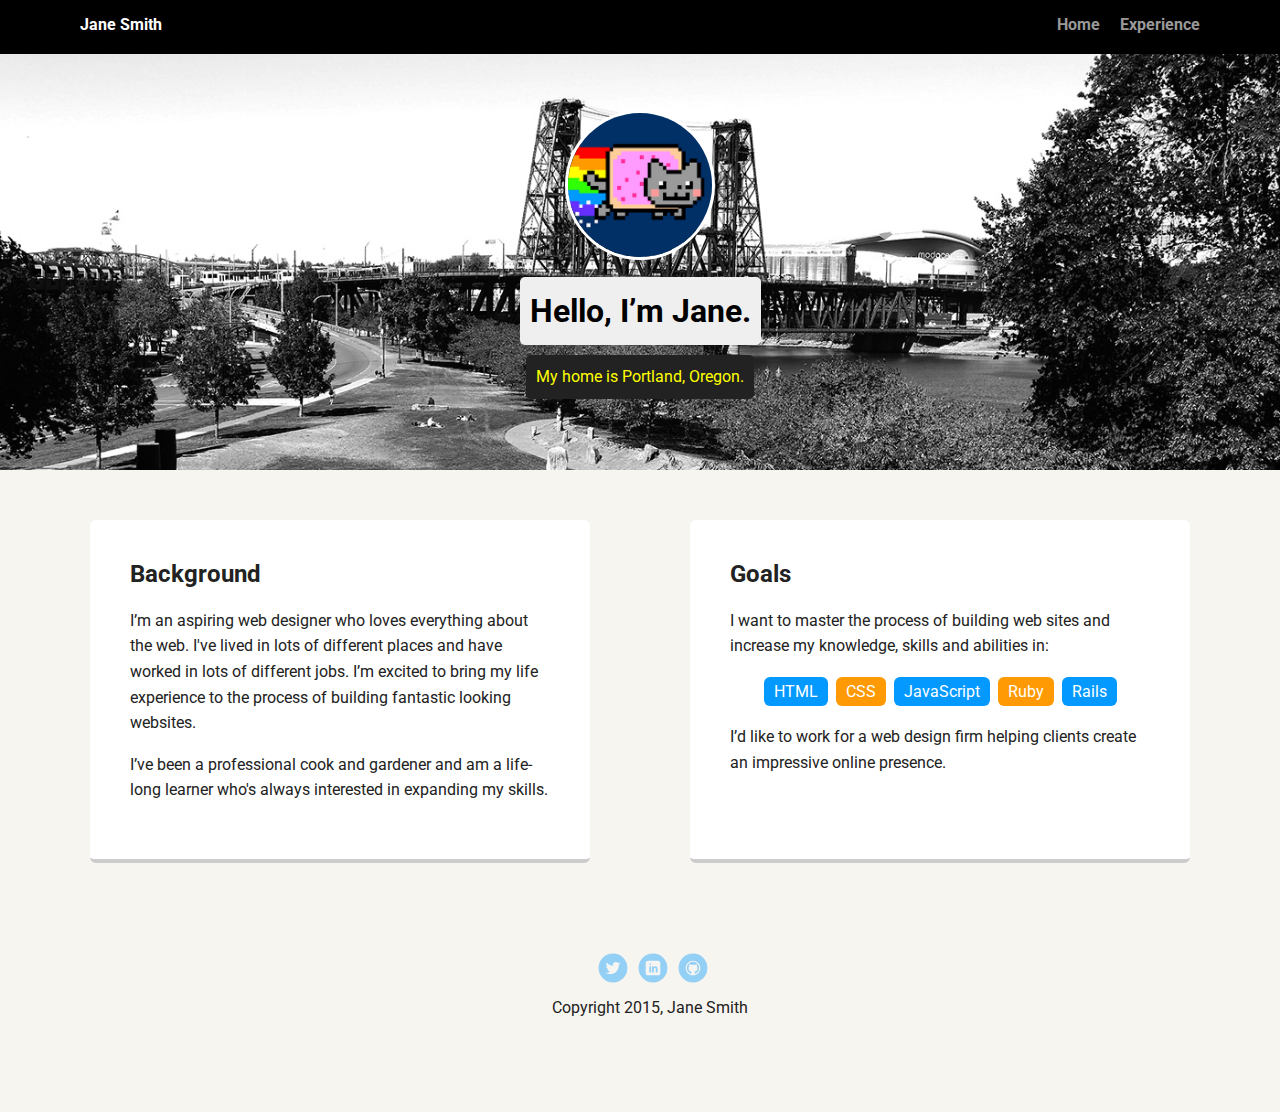
==== index.html @ 1de02024 "Initial commit" ====
<!doctype html>
<html lang="en">
<head>
  <meta charset="utf-8">
  <title>Jane Smith's Profile</title>
  <meta name="viewport" content="width=device-width, initial-scale=1.0">
  <link rel="stylesheet" href="styles.css">
  <link href="https://fonts.googleapis.com/css?family=Muli%7CRoboto:400,300,500,700,900" rel="stylesheet"></head>
  <body>

    <div class="main-nav">
        <ul class="nav">
          <li class="name">Jane Smith</li>
          <li><a href="#">Home</a></li>
          <li><a href="#">Experience</a></li>
        </ul>
    </div>

    <header>
      <img src="images/me.png" alt="Drawing of Jane Smith" class="profile-image">
      <h1 class="tag name">Hello, I’m Jane.</h1>
      <p class="tag location">My home is Portland, Oregon.</p>
    </header>

    <main class="flex">
      <div class="card">
        <h2>Background</h2>
        <p>I’m an aspiring web designer who loves everything about the web. I've lived in lots of different places and have worked in lots of different jobs. I’m excited to bring my life experience to the process of building fantastic looking websites.</p>
        <p>I’ve been a professional cook and gardener and am a life-long learner who's always interested in expanding my skills.</p>
      </div> 

      <div class="card">
        <h2>Goals</h2>
        <p>I want to master the process of building web sites and increase my knowledge, skills and abilities in:</p>
        <ul class="skills">
          <li>HTML</li>
          <li>CSS</li>
          <li>JavaScript</li>
          <li>Ruby</li>
          <li>Rails</li>
        </ul>
        <p>I’d like to work for a web design firm helping clients create an impressive online presence.</p>
      </div> 

    </main>
    <footer>
      <ul>
        <li><a href="#" class="social twitter">Twitter</a></li>
        <li><a href="#" class="social linkedin">LinkedIn</a></li>
        <li><a href="#" class="social github">Github</a></li>
      </ul>
      <p class="copyright">Copyright 2015, Jane Smith</p>
    </footer>
  </body>
  </html>
---- styles.css ----
/* Global Layout Set-up */
* { 
  box-sizing: border-box;
}
  
body {
  margin: 0;
  padding: 0;
  text-align: center;
  font-family: 'Roboto', sans-serif;
  color: #222;
  background: #f7f5f0;
}
/* Link Styles */

a {
  text-decoration: none;
  color: #999;
}
a:hover {
  color: #6633ff;
}

/* Section Styles */

.main-nav {
  width: 100%;
  background: black;
  min-height: 30px;
  padding: 10px;
  position: fixed;
  text-align: center;
}
.nav {
  display: flex;
  justify-content: space-around;
  font-weight: 700;
  list-style-type: none;
  margin: 0 auto;
  padding: 0;
}

.nav .name {
    display: block;
    margin-right: auto;
    color: white;
}
.nav li {
  padding: 5px 10px 10px 10px;
}
.nav a {
  transition: all .5s;
}
.nav a:hover {
  color: white
}

header {
  text-align: center;
  background: url('images/portland.jpg') no-repeat top center ;
  background-size: cover;
  overflow: hidden;
  padding-top: 60px;
}
header {
  line-height: 1.5;
}
header .profile-image {
  margin-top: 50px;
  width: 150px;
  height: 150px;
  border-radius: 50%;
  border: 3px solid white;
  transition: all .5s;
}
header .profile-image:hover {
  transform: scale(1.2) rotate(5deg);
}
.tag {
  background-color: #efefef;
  color: black;
  padding: 10px;
  border-radius: 5px;
  display: table;
  margin: 10px auto;
} 
.location {
  background-color: #222;
  color: yellow;
}
.card {
  margin: 30px;
  padding: 20px 40px 40px;
  max-width: 500px;
  text-align: left;
  background: #fff;
  border-bottom: 4px solid #ccc;
  border-radius: 6px;
  transition: all .5s;
}
.card:hover {
  border-color: #ff99ff;
}

ul.skills {
  padding: 0;
  text-align: center;
}

.skills li {
  border-radius: 6px;
  display: inline-block;
  background: #ff9904;
  color: white;
  padding: 5px 10px;
  margin: 2px;
}

.skills li:nth-child(odd) {
  background: #0399ff;
}

footer {
  width: 100%;
  min-height: 30px;
  padding: 20px 0 40px 20px;
}

footer .copyright {
  top: -8px;
  font-size: .75em;
}

footer ul {
  list-style-type: none;
  margin: 0;
  padding: 0;
}

footer ul li {
  display: inline-block;
}

a.social {
  display: inline-block;
  text-indent: -9999px;
  margin-left: 5px;
  width: 30px;
  height: 30px;
  background-size: 30px 30px;
  opacity: .4;
  transition: all .5s;
}
a.twitter {
  background-image: url(images/twitter.svg);
}
a.linkedin {
  background-image: url(images/linkedin.svg);
}
a.github {
  background-image: url(images/github.svg);
}
a.social:hover {
  opacity: 1;
}
.clearfix {
  clear: both;
}

/* Styles for larger screens */
@media screen and (min-width: 720px) {
  
  .flex {
      display: -ms-flexbox;      /* TWEENER - IE 10 */
      display: flex; 
      max-width: 1200px;
      -ms-flex-pack: distribute;
      justify-content: space-around;
      margin: 0 auto;
  }

  header {
    min-height: 470px;
  }

  .nav {
    max-width: 1200px;
    padding: 0 30px;
  }


  main {
    padding-top: 20px;
  }

  main p {
    line-height: 1.6em;
  }

  footer {
    font-size: 1.3em;
    max-width: 1200px;
    margin: 40px auto;
  }

}
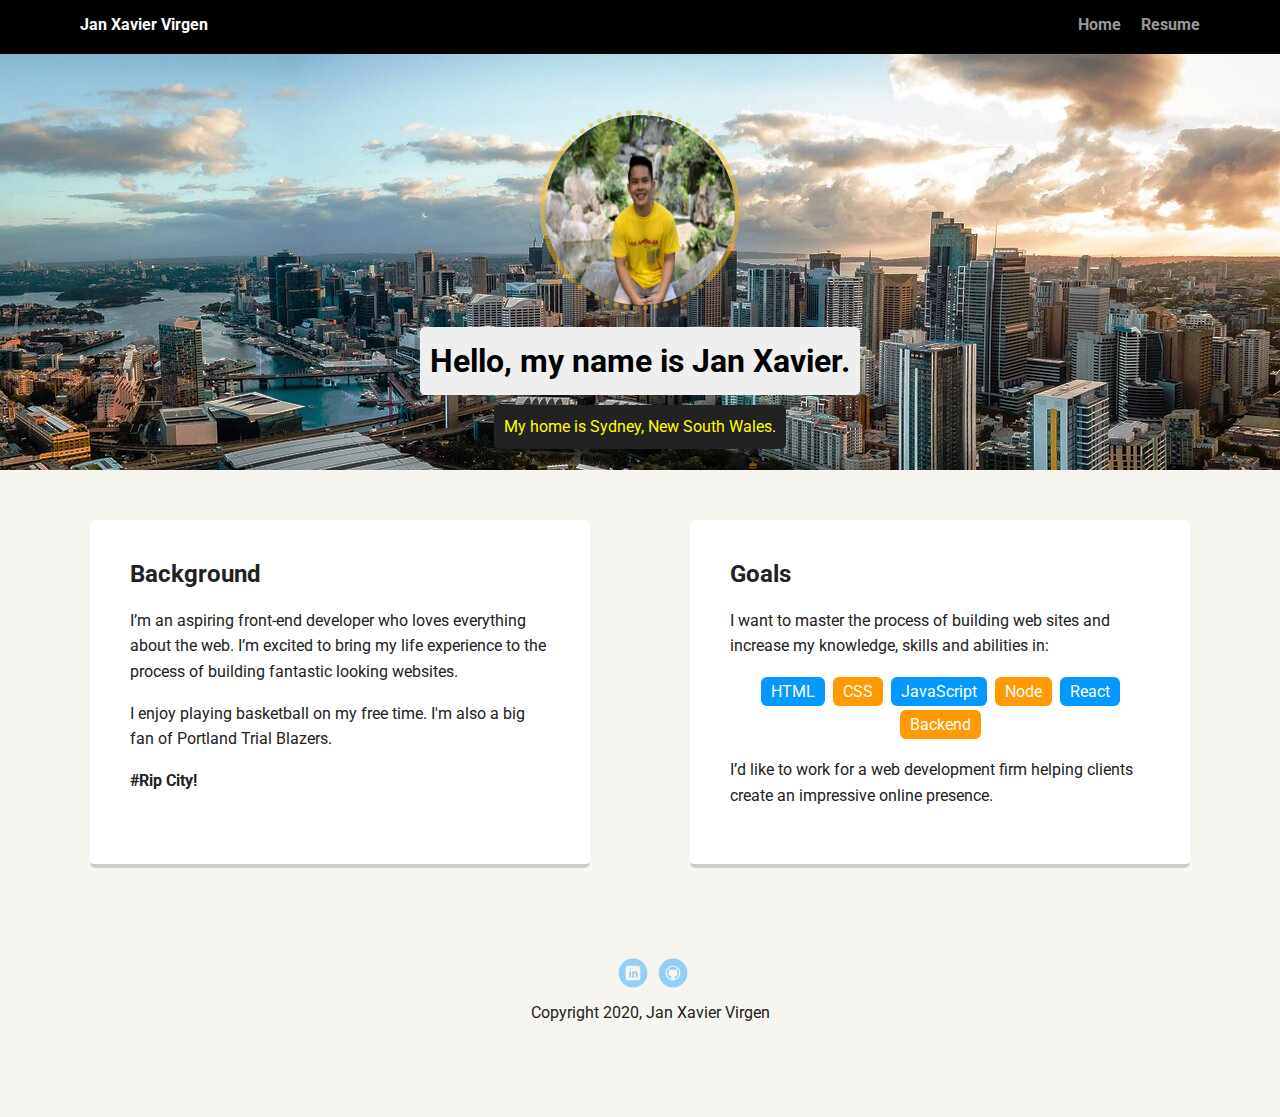
==== commit 500a56d8: "Finished instructions 1-6" ====
--- a/index.html
+++ b/index.html
@@ -2,7 +2,7 @@
 <html lang="en">
 <head>
   <meta charset="utf-8">
-  <title>Jane Smith's Profile</title>
+  <title>Jan Xavier's Profile Page</title>
   <meta name="viewport" content="width=device-width, initial-scale=1.0">
   <link rel="stylesheet" href="styles.css">
   <link href="https://fonts.googleapis.com/css?family=Muli%7CRoboto:400,300,500,700,900" rel="stylesheet"></head>
@@ -10,46 +10,50 @@
 
     <div class="main-nav">
         <ul class="nav">
-          <li class="name">Jane Smith</li>
-          <li><a href="#">Home</a></li>
-          <li><a href="#">Experience</a></li>
+          <li class="name">Jan Xavier Virgen</li>
+          <li><a href="index.html">Home</a></li>
+          <li><a href="resume.html">Resume</a></li>
         </ul>
     </div>
 
     <header>
-      <img src="images/me.png" alt="Drawing of Jane Smith" class="profile-image">
-      <h1 class="tag name">Hello, I’m Jane.</h1>
-      <p class="tag location">My home is Portland, Oregon.</p>
+      <img src="images/janxavier.jpg" alt="A photo of Jan Xavier" class="profile-image">
+      <h1 class="tag name">Hello, my name is Jan Xavier.</h1>
+      <p class="tag location">My home is Sydney, New South Wales.</p>
     </header>
 
     <main class="flex">
       <div class="card">
         <h2>Background</h2>
-        <p>I’m an aspiring web designer who loves everything about the web. I've lived in lots of different places and have worked in lots of different jobs. I’m excited to bring my life experience to the process of building fantastic looking websites.</p>
-        <p>I’ve been a professional cook and gardener and am a life-long learner who's always interested in expanding my skills.</p>
+        <p>I’m an aspiring front-end developer who loves 
+          everything about the web. I’m excited to bring my life experience to 
+          the process of building fantastic looking websites.</p>
+        <p>I enjoy playing basketball on my free time. I'm also a big fan of Portland Trial Blazers. </p>
+        <p ><strong>#Rip City!</strong></p>
       </div> 
 
       <div class="card">
         <h2>Goals</h2>
-        <p>I want to master the process of building web sites and increase my knowledge, skills and abilities in:</p>
+        <p>I want to master the process of building web sites 
+          and increase my knowledge, skills and abilities in:</p>
         <ul class="skills">
           <li>HTML</li>
           <li>CSS</li>
           <li>JavaScript</li>
-          <li>Ruby</li>
-          <li>Rails</li>
+          <li>Node</li>
+          <li>React</li>
+          <li>Backend</li>
         </ul>
-        <p>I’d like to work for a web design firm helping clients create an impressive online presence.</p>
+        <p>I’d like to work for a web development firm helping clients create an impressive online presence.</p>
       </div> 
 
     </main>
     <footer>
       <ul>
-        <li><a href="#" class="social twitter">Twitter</a></li>
-        <li><a href="#" class="social linkedin">LinkedIn</a></li>
-        <li><a href="#" class="social github">Github</a></li>
+        <li><a href="https://www.linkedin.com/in/jan-xavier-gomez-virgen-16a3a2139/" class="social linkedin" target="_blank">LinkedIn</a></li>
+        <li><a href="https://github.com/janxavierv17" class="social github" target="_blank">Github</a></li>
       </ul>
-      <p class="copyright">Copyright 2015, Jane Smith</p>
+      <p class="copyright">Copyright 2020, Jan Xavier Virgen</p>
     </footer>
   </body>
   </html>
--- a/styles.css
+++ b/styles.css
@@ -1,13 +1,13 @@
 /* Global Layout Set-up */
-* { 
+* {
   box-sizing: border-box;
 }
-  
+
 body {
   margin: 0;
   padding: 0;
   text-align: center;
-  font-family: 'Roboto', sans-serif;
+  font-family: "Roboto", sans-serif;
   color: #222;
   background: #f7f5f0;
 }
@@ -41,23 +41,23 @@
 }
 
 .nav .name {
-    display: block;
-    margin-right: auto;
-    color: white;
+  display: block;
+  margin-right: auto;
+  color: white;
 }
 .nav li {
   padding: 5px 10px 10px 10px;
 }
 .nav a {
-  transition: all .5s;
+  transition: all 0.5s;
 }
 .nav a:hover {
-  color: white
+  color: white;
 }
 
 header {
   text-align: center;
-  background: url('images/portland.jpg') no-repeat top center ;
+  background: url("images/Sydney.jpg") no-repeat top center;
   background-size: cover;
   overflow: hidden;
   padding-top: 60px;
@@ -66,13 +66,18 @@
   line-height: 1.5;
 }
 header .profile-image {
+  background-position: center;
+  background-size: cover;
+  background-repeat: no-repeat;
   margin-top: 50px;
-  width: 150px;
-  height: 150px;
+  height: 200px;
+  width: 200px;
   border-radius: 50%;
-  border: 3px solid white;
-  transition: all .5s;
-}
+  border: 5px rgba(240, 182, 24, 0.5);
+  border-style: dotted solid dotted;
+  transition: all 0.5s;
+}
+
 header .profile-image:hover {
   transform: scale(1.2) rotate(5deg);
 }
@@ -83,7 +88,7 @@
   border-radius: 5px;
   display: table;
   margin: 10px auto;
-} 
+}
 .location {
   background-color: #222;
   color: yellow;
@@ -96,7 +101,7 @@
   background: #fff;
   border-bottom: 4px solid #ccc;
   border-radius: 6px;
-  transition: all .5s;
+  transition: all 0.5s;
 }
 .card:hover {
   border-color: #ff99ff;
@@ -128,7 +133,7 @@
 
 footer .copyright {
   top: -8px;
-  font-size: .75em;
+  font-size: 0.75em;
 }
 
 footer ul {
@@ -148,8 +153,8 @@
   width: 30px;
   height: 30px;
   background-size: 30px 30px;
-  opacity: .4;
-  transition: all .5s;
+  opacity: 0.4;
+  transition: all 0.5s;
 }
 a.twitter {
   background-image: url(images/twitter.svg);
@@ -167,16 +172,33 @@
   clear: both;
 }
 
+.container {
+  height: 100vh;
+  background: url("images/page2/backgroundimage.jpg");
+  background-color: #242424;
+}
+
+.background {
+  background-color: rgba(117, 117, 117, 0.582);
+
+  height: 100%;
+  width: 100%;
+}
+
+.image {
+  height: 250px;
+  width: 250px;
+}
+
 /* Styles for larger screens */
 @media screen and (min-width: 720px) {
-  
   .flex {
-      display: -ms-flexbox;      /* TWEENER - IE 10 */
-      display: flex; 
-      max-width: 1200px;
-      -ms-flex-pack: distribute;
-      justify-content: space-around;
-      margin: 0 auto;
+    display: -ms-flexbox; /* TWEENER - IE 10 */
+    display: flex;
+    max-width: 1200px;
+    -ms-flex-pack: distribute;
+    justify-content: space-around;
+    margin: 0 auto;
   }
 
   header {
@@ -187,7 +209,6 @@
     max-width: 1200px;
     padding: 0 30px;
   }
-
 
   main {
     padding-top: 20px;
@@ -202,6 +223,4 @@
     max-width: 1200px;
     margin: 40px auto;
   }
-
-}
-
+}
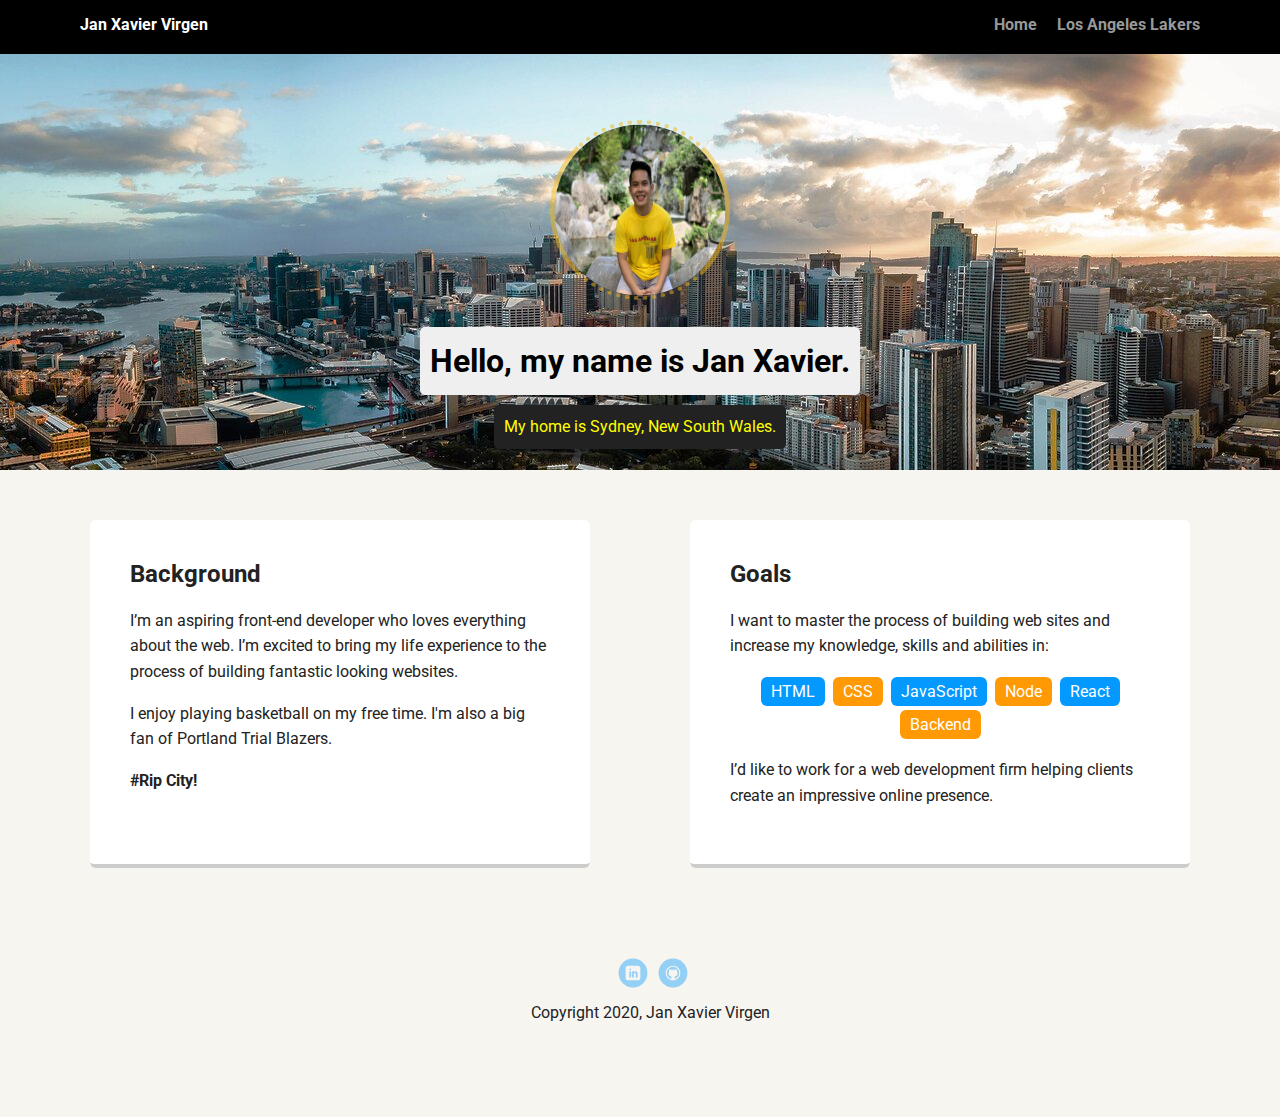
==== commit bfac5c29: "created the second page" ====
--- a/index.html
+++ b/index.html
@@ -12,7 +12,7 @@
         <ul class="nav">
           <li class="name">Jan Xavier Virgen</li>
           <li><a href="index.html">Home</a></li>
-          <li><a href="resume.html">Resume</a></li>
+          <li><a href="resume.html">Los Angeles Lakers </a></li>
         </ul>
     </div>
 
--- a/styles.css
+++ b/styles.css
@@ -30,6 +30,7 @@
   padding: 10px;
   position: fixed;
   text-align: center;
+  z-index: 1;
 }
 .nav {
   display: flex;
@@ -75,11 +76,12 @@
   border-radius: 50%;
   border: 5px rgba(240, 182, 24, 0.5);
   border-style: dotted solid dotted;
+  transform: scale(0.9);
   transition: all 0.5s;
 }
 
 header .profile-image:hover {
-  transform: scale(1.2) rotate(5deg);
+  transform: scale(1.2) rotate(3deg);
 }
 .tag {
   background-color: #efefef;
@@ -173,21 +175,34 @@
 }
 
 .container {
+  background-color: rgb(255, 255, 255);
   height: 100vh;
-  background: url("images/page2/backgroundimage.jpg");
-  background-color: #242424;
+  background-repeat: no-repeat;
+  background-position: center;
 }
 
 .background {
-  background-color: rgba(117, 117, 117, 0.582);
-
-  height: 100%;
-  width: 100%;
-}
-
-.image {
-  height: 250px;
-  width: 250px;
+  padding-top: 50px;
+  line-height: 1.6;
+  display: block;
+  background-color: rgba(0, 0, 0, 0.068);
+  height: 100vh;
+}
+.background img {
+  border-radius: 5%;
+  height: 650px;
+  background-size: cover;
+  background-position: 50% 80%;
+  position: relative;
+  transition: all 0.5s;
+}
+.background img:hover {
+  transform: scale(1.2);
+}
+
+.hero-text {
+  padding: 5px 0px 0px 0px;
+  z-index: 1;
 }
 
 /* Styles for larger screens */
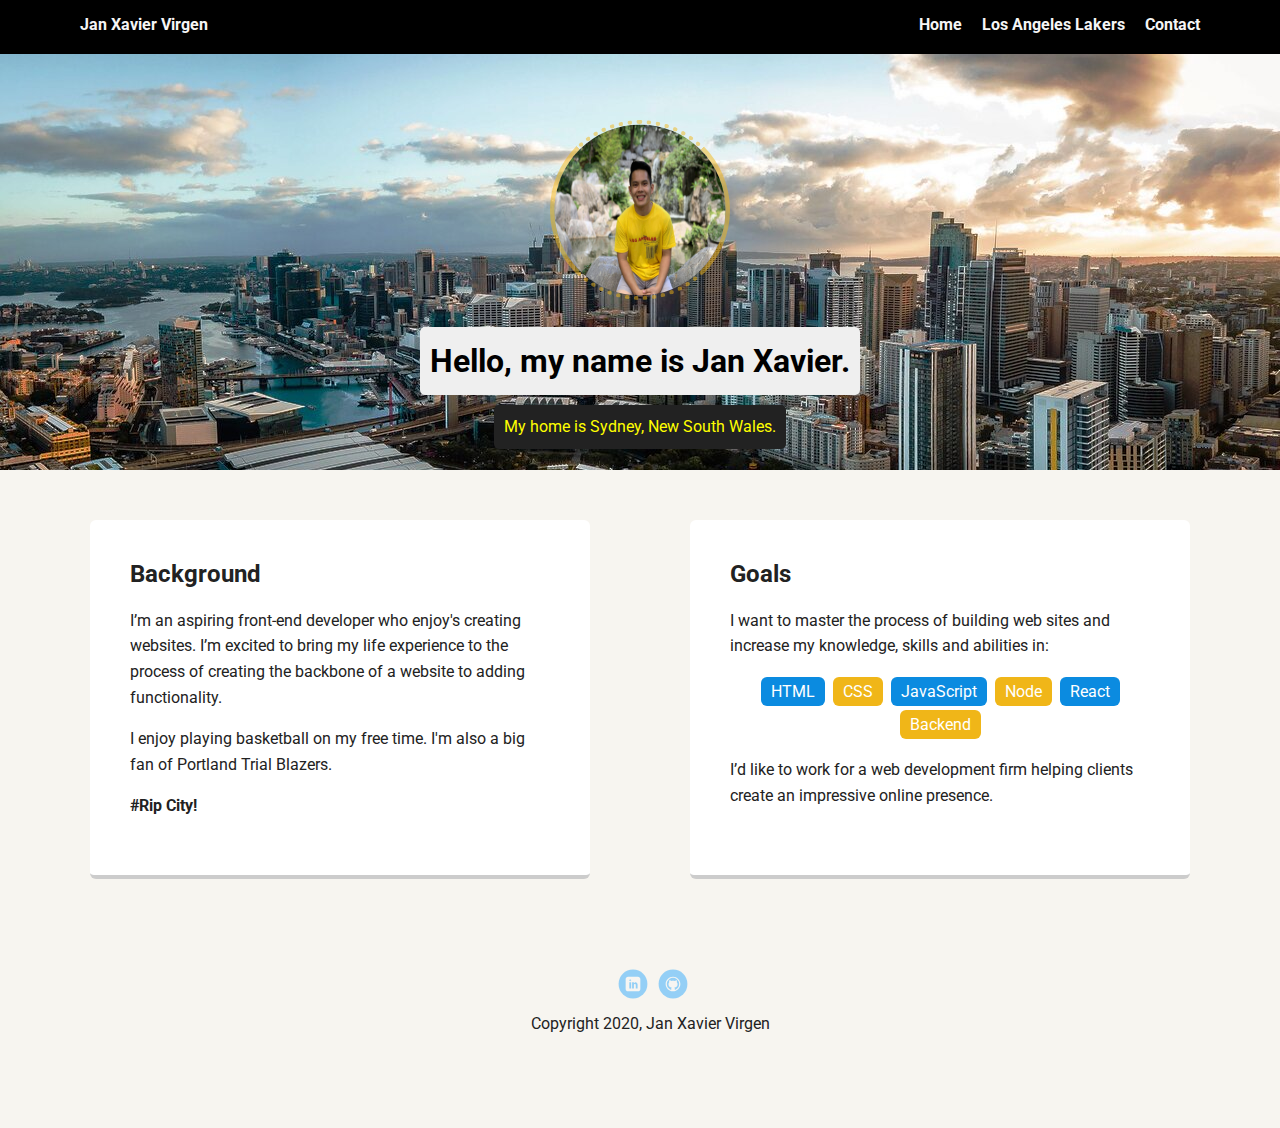
==== commit 30778352: "final edit on second page" ====
--- a/index.html
+++ b/index.html
@@ -8,13 +8,14 @@
   <link href="https://fonts.googleapis.com/css?family=Muli%7CRoboto:400,300,500,700,900" rel="stylesheet"></head>
   <body>
 
-    <div class="main-nav">
+    <nav class="main-nav">
         <ul class="nav">
-          <li class="name">Jan Xavier Virgen</li>
+          <li class="name"><a href="index.html">Jan Xavier Virgen</a></li>
           <li><a href="index.html">Home</a></li>
-          <li><a href="resume.html">Los Angeles Lakers </a></li>
+          <li><a href="lakers.html">Los Angeles Lakers </a></li>
+          <li><a href="contactpage.html">Contact</a></li>
         </ul>
-    </div>
+      </nav>
 
     <header>
       <img src="images/janxavier.jpg" alt="A photo of Jan Xavier" class="profile-image">
@@ -23,16 +24,16 @@
     </header>
 
     <main class="flex">
-      <div class="card">
+      <article class="card">
         <h2>Background</h2>
-        <p>I’m an aspiring front-end developer who loves 
-          everything about the web. I’m excited to bring my life experience to 
-          the process of building fantastic looking websites.</p>
+        <p>I’m an aspiring front-end developer who enjoy's creating websites. 
+          I’m excited to bring my life experience to 
+          the process of creating the backbone of a website to adding functionality.</p>
         <p>I enjoy playing basketball on my free time. I'm also a big fan of Portland Trial Blazers. </p>
         <p ><strong>#Rip City!</strong></p>
-      </div> 
+      </article> 
 
-      <div class="card">
+      <article class="card">
         <h2>Goals</h2>
         <p>I want to master the process of building web sites 
           and increase my knowledge, skills and abilities in:</p>
@@ -45,7 +46,7 @@
           <li>Backend</li>
         </ul>
         <p>I’d like to work for a web development firm helping clients create an impressive online presence.</p>
-      </div> 
+      </article> 
 
     </main>
     <footer>
--- a/styles.css
+++ b/styles.css
@@ -117,14 +117,14 @@
 .skills li {
   border-radius: 6px;
   display: inline-block;
-  background: #ff9904;
+  background: rgba(240, 182, 24);
   color: white;
   padding: 5px 10px;
   margin: 2px;
 }
 
 .skills li:nth-child(odd) {
-  background: #0399ff;
+  background: #0b8be0;
 }
 
 footer {
@@ -175,7 +175,7 @@
 }
 
 .container {
-  background-color: rgb(255, 255, 255);
+  background-image: linear-gradient(#e66465, #9198e5);
   height: 100vh;
   background-repeat: no-repeat;
   background-position: center;
@@ -190,19 +190,59 @@
 }
 .background img {
   border-radius: 5%;
-  height: 650px;
+  height: 500px;
   background-size: cover;
   background-position: 50% 80%;
   position: relative;
-  transition: all 0.5s;
-}
-.background img:hover {
-  transform: scale(1.2);
+  box-shadow: 2px 7px 10px darkslategrey;
 }
 
 .hero-text {
   padding: 5px 0px 0px 0px;
-  z-index: 1;
+  color: peachpuff;
+}
+
+.hero-background {
+  text-align: center;
+  background: url("images/page2/sydney2.jpg") no-repeat top center;
+  background-size: cover;
+  overflow: hidden;
+  padding-top: 60px;
+  height: 100vh;
+}
+
+.hero-background {
+  line-height: 1.5;
+}
+.hero-background .profile-image {
+  background-position: center;
+  background-size: cover;
+  background-repeat: no-repeat;
+  margin-top: 50px;
+  height: 200px;
+  width: 200px;
+  border-radius: 50%;
+  border: 5px rgba(240, 182, 24, 0.5);
+  border-style: dotted solid dotted;
+  transform: scale(0.9);
+  transition: all 0.5s;
+}
+
+.hero-background .profile-image:hover {
+  transform: scale(1.2) rotate(3deg);
+}
+
+.hero-background {
+  line-height: 1.5;
+}
+
+.footer {
+  padding-top: 25px;
+  color: whitesmoke;
+}
+
+a {
+  color: whitesmoke;
 }
 
 /* Styles for larger screens */
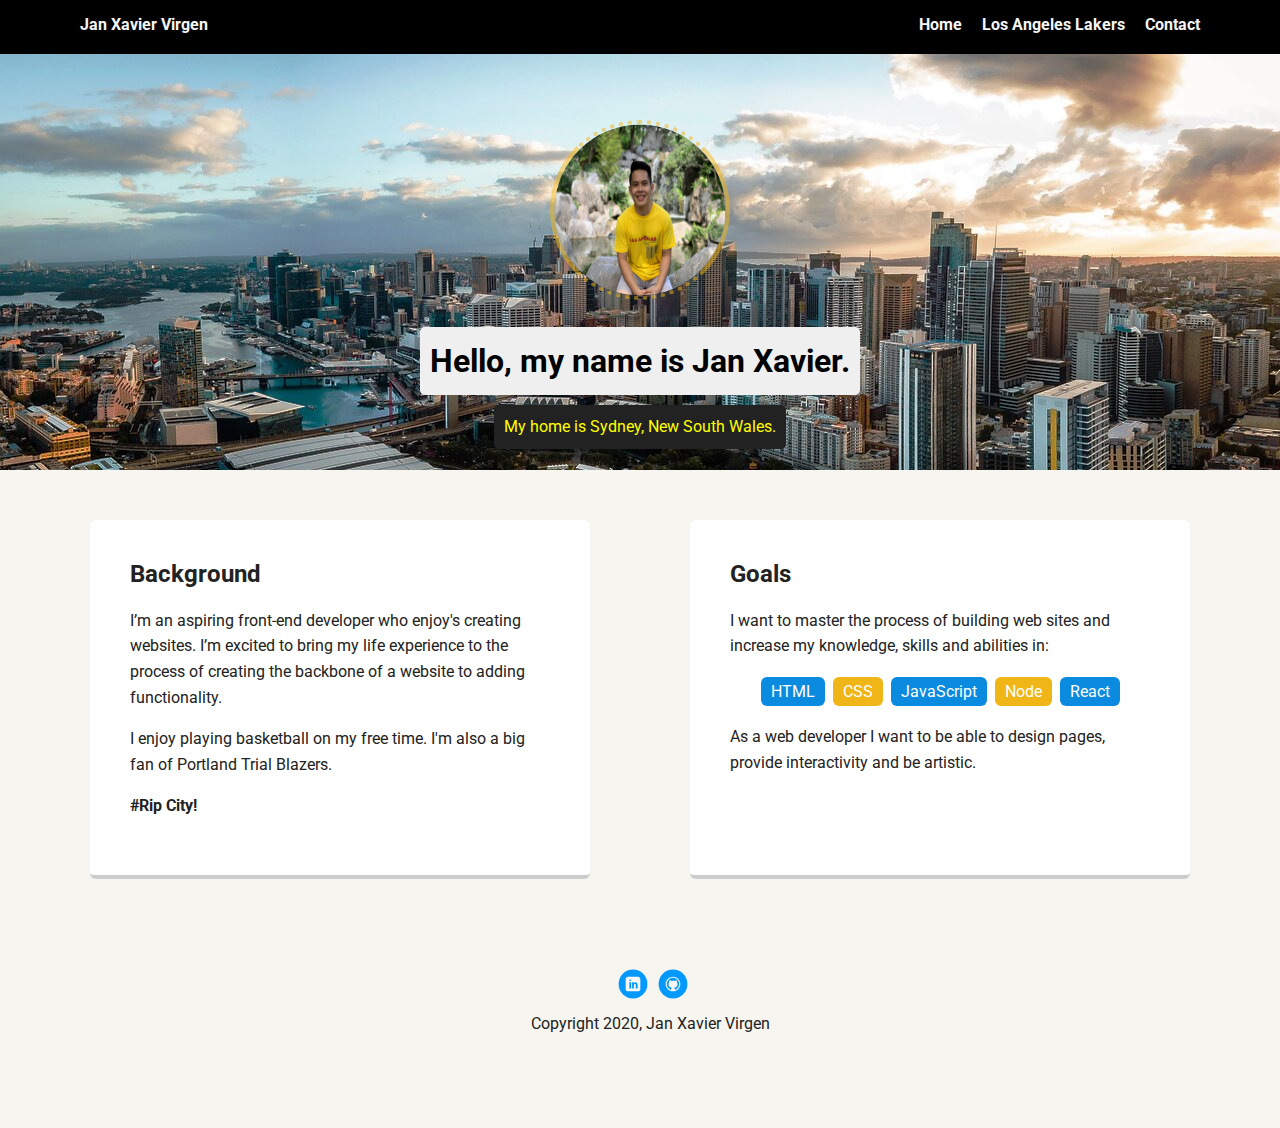
==== commit 4fb16745: "Slight changes on text contents" ====
--- a/index.html
+++ b/index.html
@@ -43,9 +43,8 @@
           <li>JavaScript</li>
           <li>Node</li>
           <li>React</li>
-          <li>Backend</li>
         </ul>
-        <p>I’d like to work for a web development firm helping clients create an impressive online presence.</p>
+        <p>As a web developer I want to be able to design pages, provide interactivity and be artistic. </p>
       </article> 
 
     </main>
--- a/styles.css
+++ b/styles.css
@@ -106,7 +106,7 @@
   transition: all 0.5s;
 }
 .card:hover {
-  border-color: #ff99ff;
+  border-color: rgba(240, 182, 24, 0.5);
 }
 
 ul.skills {
@@ -155,9 +155,13 @@
   width: 30px;
   height: 30px;
   background-size: 30px 30px;
-  opacity: 0.4;
-  transition: all 0.5s;
-}
+  transition: all 0.5s;
+}
+
+a.social:hover {
+  transform: scale(1.3);
+}
+
 a.twitter {
   background-image: url(images/twitter.svg);
 }
